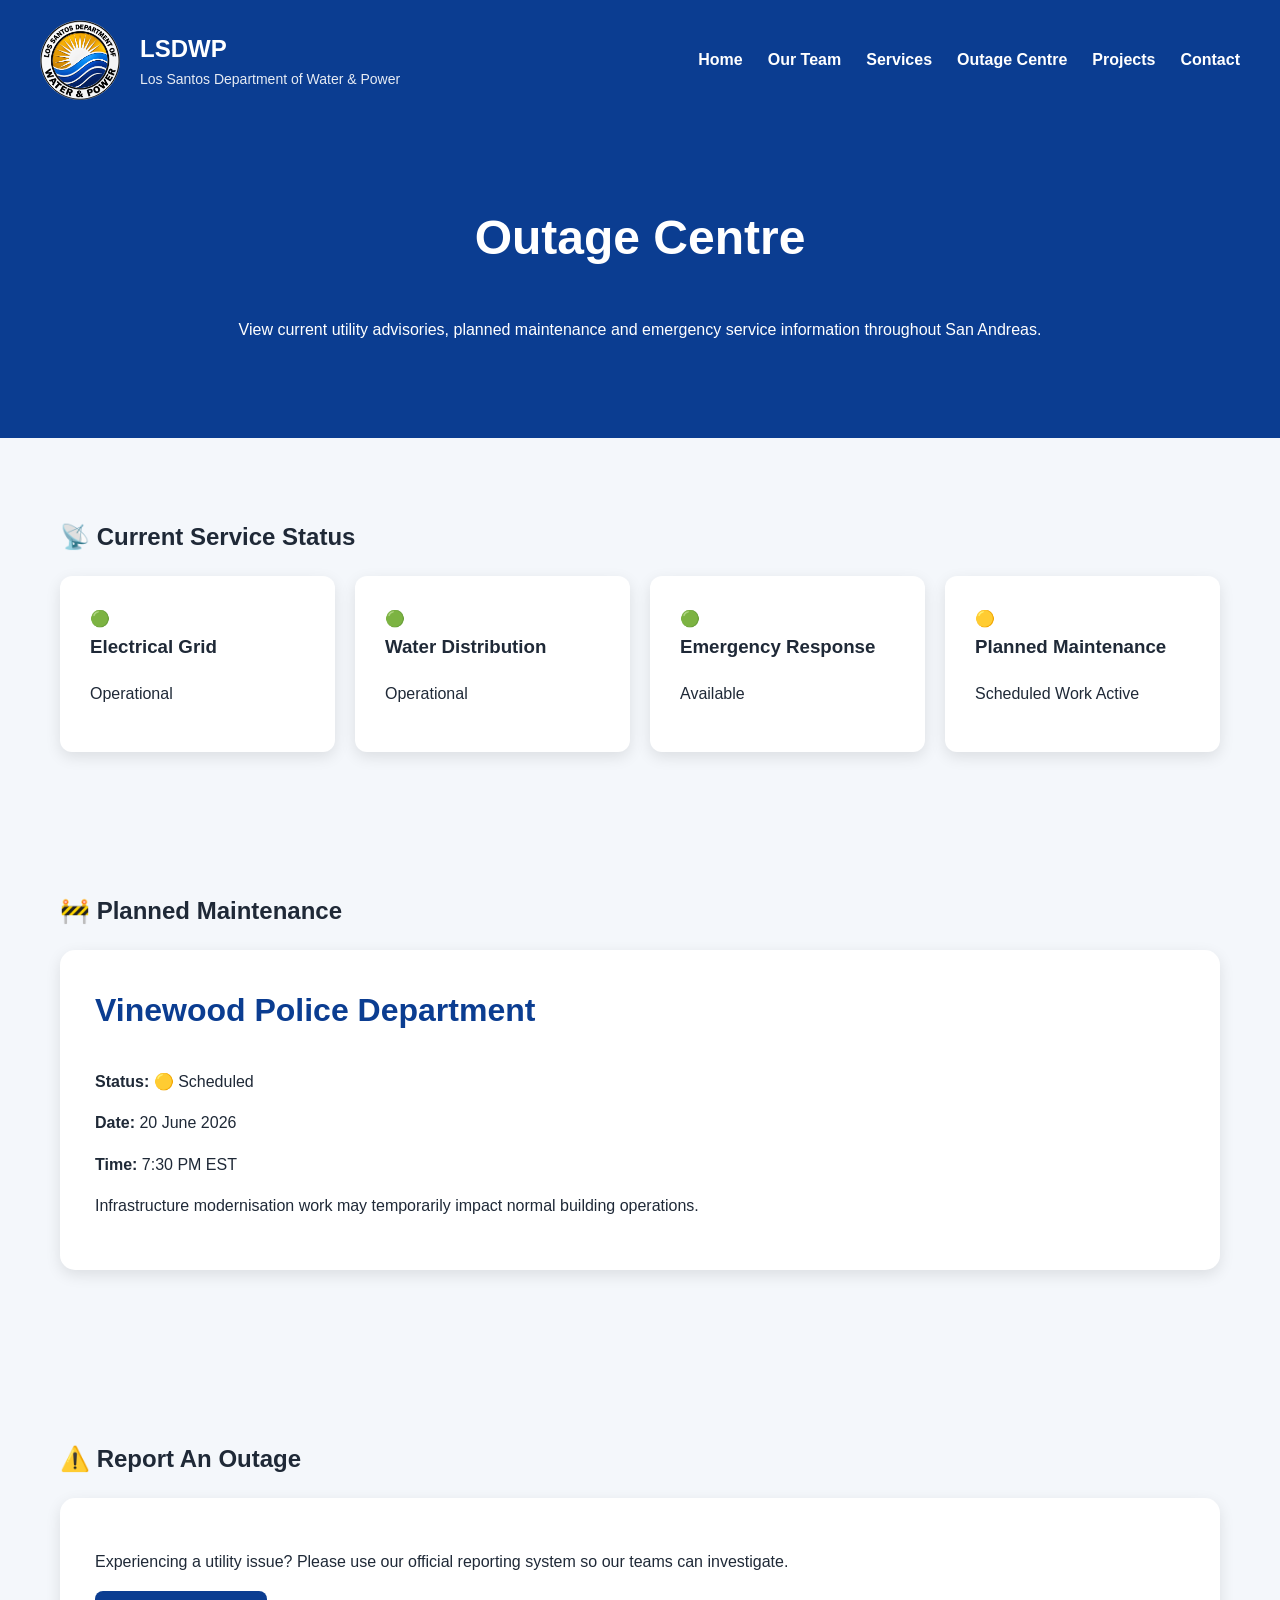
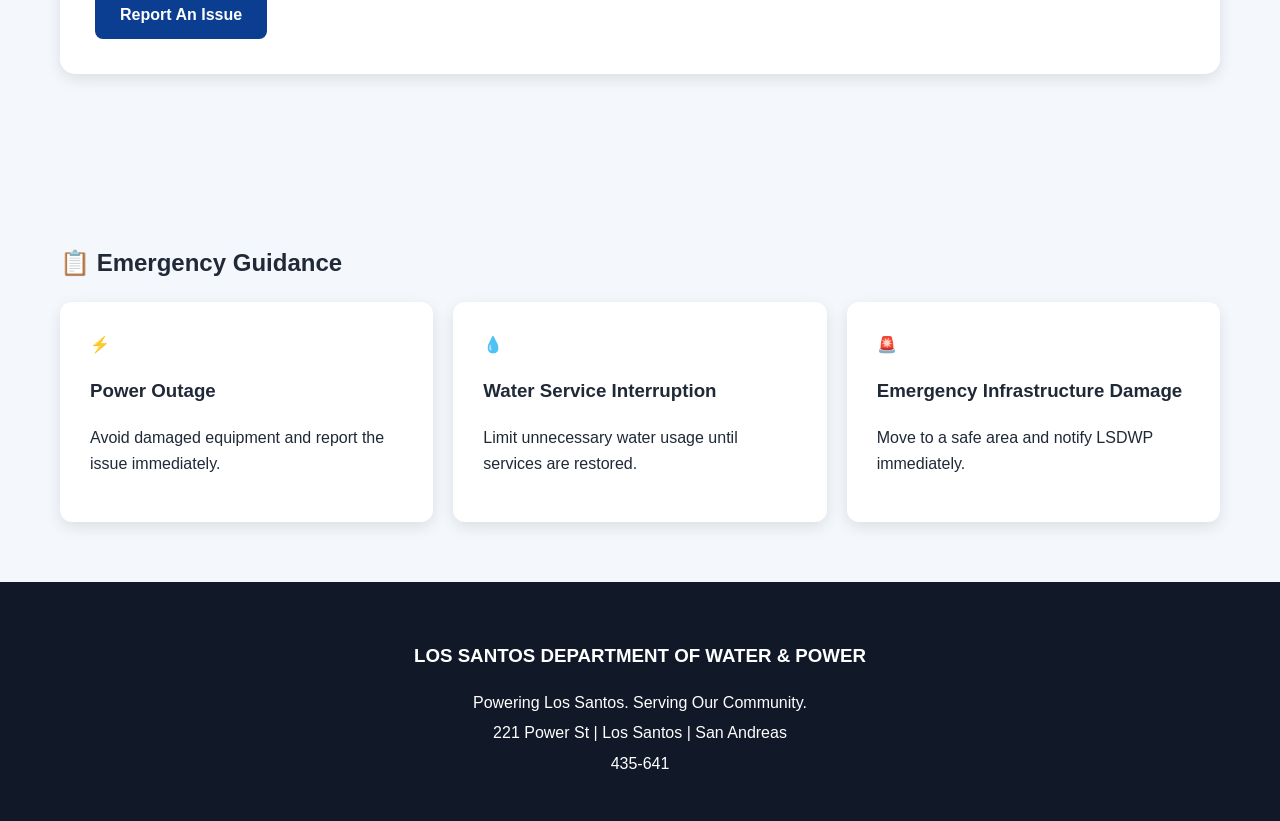
==== outages.html @ 31a46a0a "Create outages.html" ====
<!DOCTYPE html>

<html lang="en">

<head>

<meta charset="UTF-8">

<meta name="viewport" content="width=device-width, initial-scale=1.0">

<title>LSDWP | Outage Centre</title>

<link rel="stylesheet" href="style.css">

</head>

<body>

<nav>

<div class="brand">

<img src="./assets/logo.png" alt="LSDWP Logo">

<div>

<h2>LSDWP</h2>

<p>Los Santos Department of Water & Power</p>

</div>

</div>

<ul>

<li><a href="index.html">Home</a></li>

<li><a href="staffing.html">Our Team</a></li>

<li><a href="services.html">Services</a></li>

<li><a href="outages.html">Outage Centre</a></li>

<li><a href="projects.html">Projects</a></li>

<li><a href="#">Contact</a></li>

</ul>

</nav>

<section class="page-header">

<h1>Outage Centre</h1>

<p>

View current utility advisories, planned maintenance and emergency service information throughout San Andreas.

</p>

</section>

<section>

<h2>📡 Current Service Status</h2>

<div class="status-grid">

<div class="status-card">

🟢

<h3>Electrical Grid</h3>

<p>Operational</p>

</div>

<div class="status-card">

🟢

<h3>Water Distribution</h3>

<p>Operational</p>

</div>

<div class="status-card">

🟢

<h3>Emergency Response</h3>

<p>Available</p>

</div>

<div class="status-card">

🟡

<h3>Planned Maintenance</h3>

<p>Scheduled Work Active</p>

</div>

</div>

</section>

<section>

<h2>🚧 Planned Maintenance</h2>

<div class="project">

<h3>Vinewood Police Department</h3>

<p><strong>Status:</strong> 🟡 Scheduled</p>

<p><strong>Date:</strong> 20 June 2026</p>

<p><strong>Time:</strong> 7:30 PM EST</p>

<p>

Infrastructure modernisation work may temporarily impact normal building operations.

</p>

</div>

</section>

<section>

<h2>⚠️ Report An Outage</h2>

<div class="project">

<p>

Experiencing a utility issue?

Please use our official reporting system so our teams can investigate.

</p>

<a href="https://forms.gle/GrYyCLGvwcRbDbHo7"

target="_blank"

rel="noopener noreferrer">

<button class="join-button">

Report An Issue

</button>

</a>

</div>

</section>

<section>

<h2>📋 Emergency Guidance</h2>

<div class="service-grid">

<div class="service">

⚡

<h3>Power Outage</h3>

<p>

Avoid damaged equipment and report the issue immediately.

</p>

</div>

<div class="service">

💧

<h3>Water Service Interruption</h3>

<p>

Limit unnecessary water usage until services are restored.

</p>

</div>

<div class="service">

🚨

<h3>Emergency Infrastructure Damage</h3>

<p>

Move to a safe area and notify LSDWP immediately.

</p>

</div>

</div>

</section>

<footer>

<h3>LOS SANTOS DEPARTMENT OF WATER & POWER</h3>

<p>Powering Los Santos. Serving Our Community.</p>

<p>221 Power St | Los Santos | San Andreas</p>

<p>435-641</p>

</footer>

</body>

</html>
---- style.css ----
/* =========================
   GENERAL
========================= */

body{

margin:0;

font-family:Arial,sans-serif;

background:#f4f7fb;

color:#1f2937;

line-height:1.6;

}

/* =========================
   NAVIGATION
========================= */

nav{

display:flex;

justify-content:space-between;

align-items:center;

background:#0B3D91;

padding:20px 40px;

color:white;

position:sticky;

top:0;

z-index:1000;

}

.brand{

display:flex;

align-items:center;

gap:20px;

}

.brand img{

width:80px;

}

.brand h2{

margin:0;

}

.brand p{

margin:0;

font-size:14px;

opacity:.9;

}

nav ul{

display:flex;

gap:25px;

list-style:none;

margin:0;

padding:0;

}

nav a{

color:white;

text-decoration:none;

font-weight:bold;

transition:color .2s ease;

}

nav a:hover{

color:#F0B400;

}

/* =========================
   HOMEPAGE HEADER
========================= */

header{

display:flex;

justify-content:space-between;

align-items:center;

padding:80px;

background:white;

gap:40px;

}

header img{

width:50%;

border-radius:12px;

}

header h1{

font-size:60px;

margin:0;

color:#0B3D91;

}

header h2{

font-size:45px;

margin-top:10px;

color:#F0B400;

}

header p{

font-size:18px;

max-width:600px;

}

/* =========================
   BUTTONS
========================= */

.buttons button,

.join-button{

padding:15px 25px;

border:none;

border-radius:8px;

background:#0B3D91;

color:white;

cursor:pointer;

font-weight:bold;

font-size:16px;

transition:background .2s ease;

}

.buttons button{

margin-right:10px;

}

.buttons button:hover,

.join-button:hover{

background:#082d6d;

}

/* =========================
   GENERAL SECTIONS
========================= */

section{

padding:60px;

}

.page-header{

padding:80px;

text-align:center;

background:#0B3D91;

color:white;

}

.page-header h1{

margin-top:0;

font-size:48px;

}

/* =========================
   STATUS & SERVICES
========================= */

.status-grid,

.service-grid,

.join-grid{

display:grid;

grid-template-columns:repeat(auto-fit,minmax(250px,1fr));

gap:20px;

}

.status-card,

.service,

.project{

background:white;

padding:30px;

border-radius:12px;

box-shadow:0 5px 15px rgba(0,0,0,.1);

transition:transform .2s ease;

}

.status-card:hover,

.service:hover,

.project:hover{

transform:translateY(-4px);

}

.status-card h3{

margin-top:0;

}

/* =========================
   FLEET
========================= */

.fleet{

text-align:center;

}

.fleet img{

width:100%;

max-width:900px;

display:block;

margin:auto;

border-radius:12px;

}

/* =========================
   STAFFING PAGE
========================= */

.staff-grid{

display:grid;

grid-template-columns:repeat(auto-fit,minmax(400px,1fr));

gap:40px;

padding:40px;

}

.staff-card{

background:white;

padding:35px;

border-radius:15px;

box-shadow:0 5px 15px rgba(0,0,0,.15);

text-align:center;

transition:transform .2s ease;

}

.staff-card:hover{

transform:translateY(-5px);

}

.staff-card img{

width:220px;

height:220px;

object-fit:cover;

border-radius:50%;

border:6px solid #0B3D91;

margin-bottom:20px;

}

.staff-card h2{

font-size:32px;

margin:0;

}

.staff-card h3{

font-size:22px;

color:#0B3D91;

margin:10px 0 15px;

}

.staff-card p{

margin:8px 0;

}

.status{

font-weight:bold;

}

.active{

color:green;

font-weight:bold;

}

.training{

color:#d89b00;

font-weight:bold;

}

/* =========================
   JOIN LSDWP
========================= */

.join-lsdwp{

background:white;

text-align:center;

padding:80px 60px;

}

.join-lsdwp h2{

font-size:40px;

color:#0B3D91;

margin-bottom:20px;

}

.join-lsdwp p{

max-width:850px;

margin:15px auto;

line-height:1.8;

}

/* =========================
   PROJECTS
========================= */

.project{

padding:35px;

margin-bottom:30px;

border-radius:15px;

}

.project h3{

color:#0B3D91;

font-size:32px;

margin-top:0;

}

.project h4{

margin-top:25px;

color:#0B3D91;

}

.project ul{

padding-left:25px;

line-height:1.8;

}

.project li{

margin-bottom:8px;

}

/* =========================
   FORMS
========================= */

form{

max-width:700px;

margin:auto;

display:flex;

flex-direction:column;

gap:15px;

}

input,

select,

textarea{

padding:15px;

font-size:16px;

border:1px solid #ccc;

border-radius:8px;

}

#successMessage{

display:none;

background:#d4edda;

padding:20px;

margin-top:30px;

border-radius:8px;

font-weight:bold;

}

/* =========================
   FOOTER
========================= */

footer{

background:#111827;

color:white;

padding:40px;

text-align:center;

}

footer p{

margin:5px 0;

}

/* =========================
   MOBILE
========================= */

@media (max-width:900px){

header{

flex-direction:column;

text-align:center;

padding:50px 25px;

}

header img{

width:100%;

}

header h1{

font-size:42px;

}

header h2{

font-size:28px;

}

nav{

flex-direction:column;

gap:20px;

padding:20px;

}

nav ul{

flex-wrap:wrap;

justify-content:center;

}

.staff-grid{

grid-template-columns:1fr;

padding:20px;

}

.staff-card img{

width:180px;

height:180px;

}

.join-lsdwp{

padding:60px 25px;

}

}
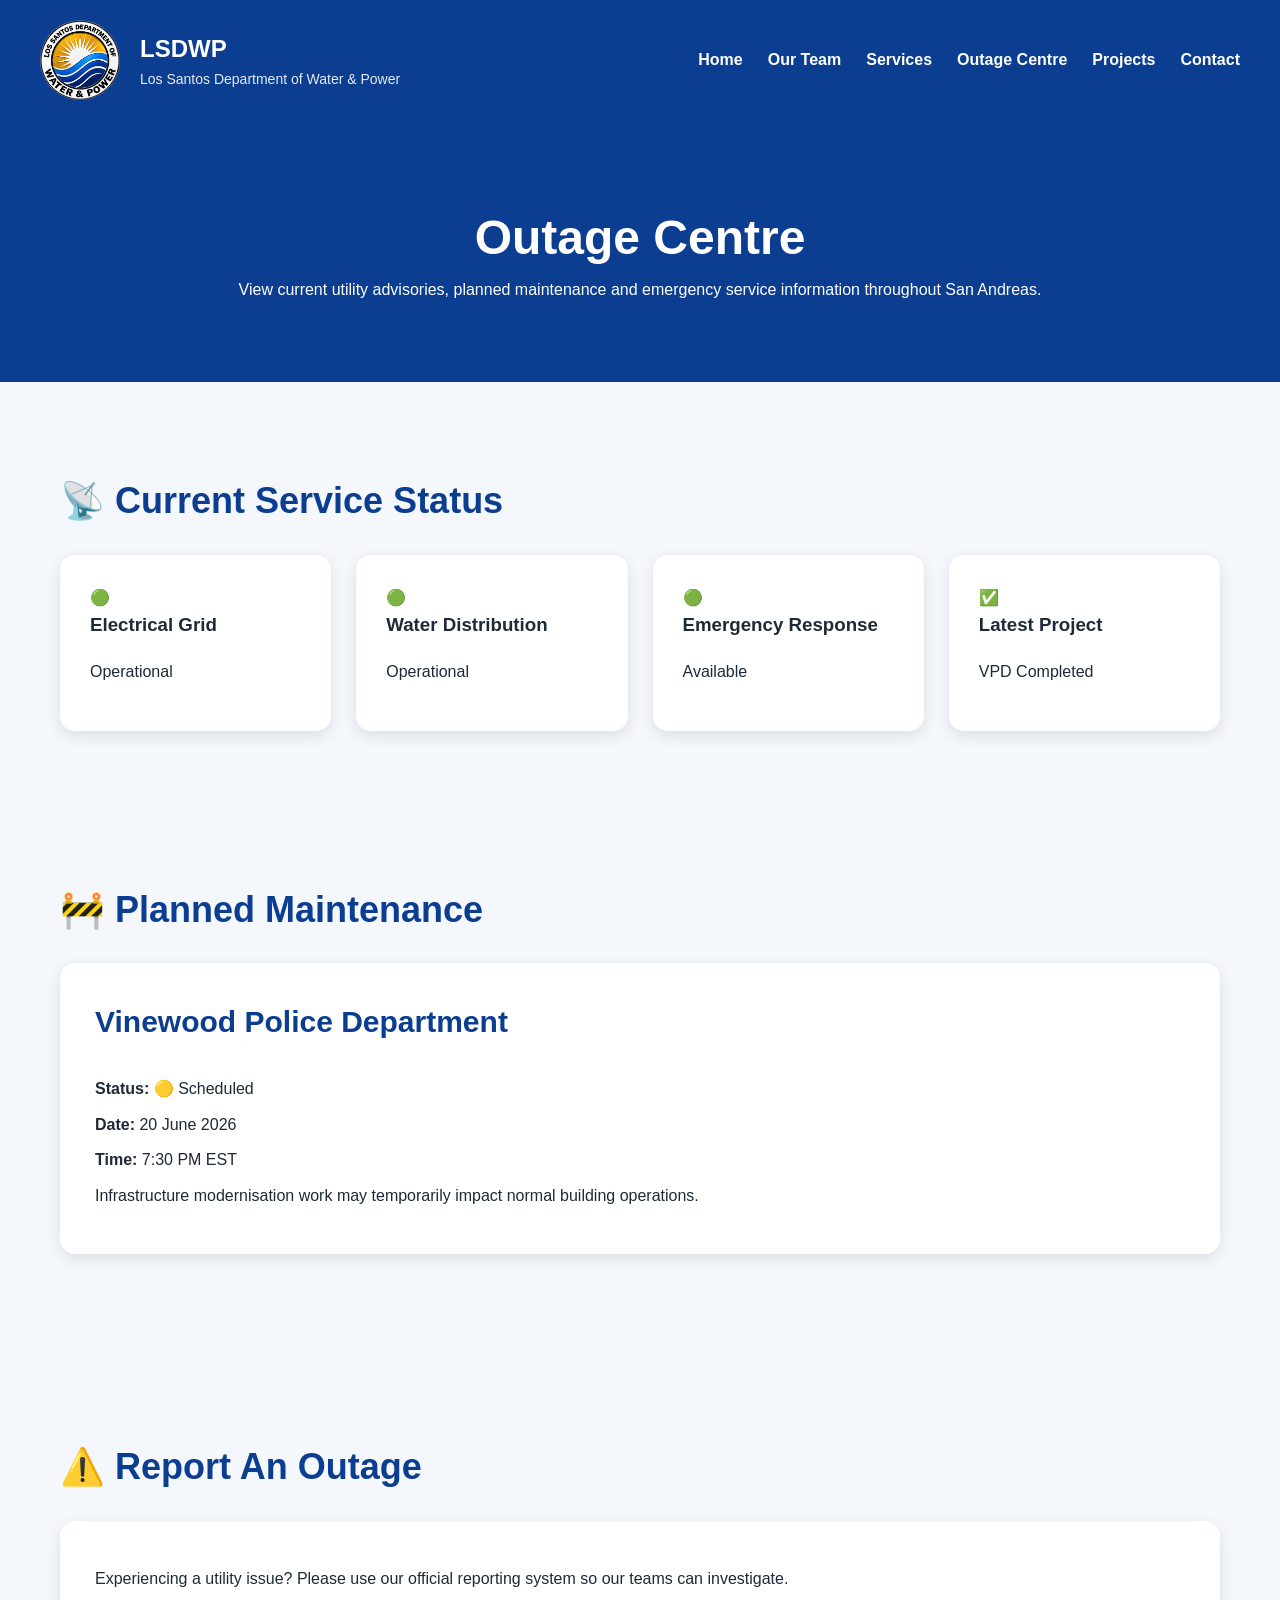
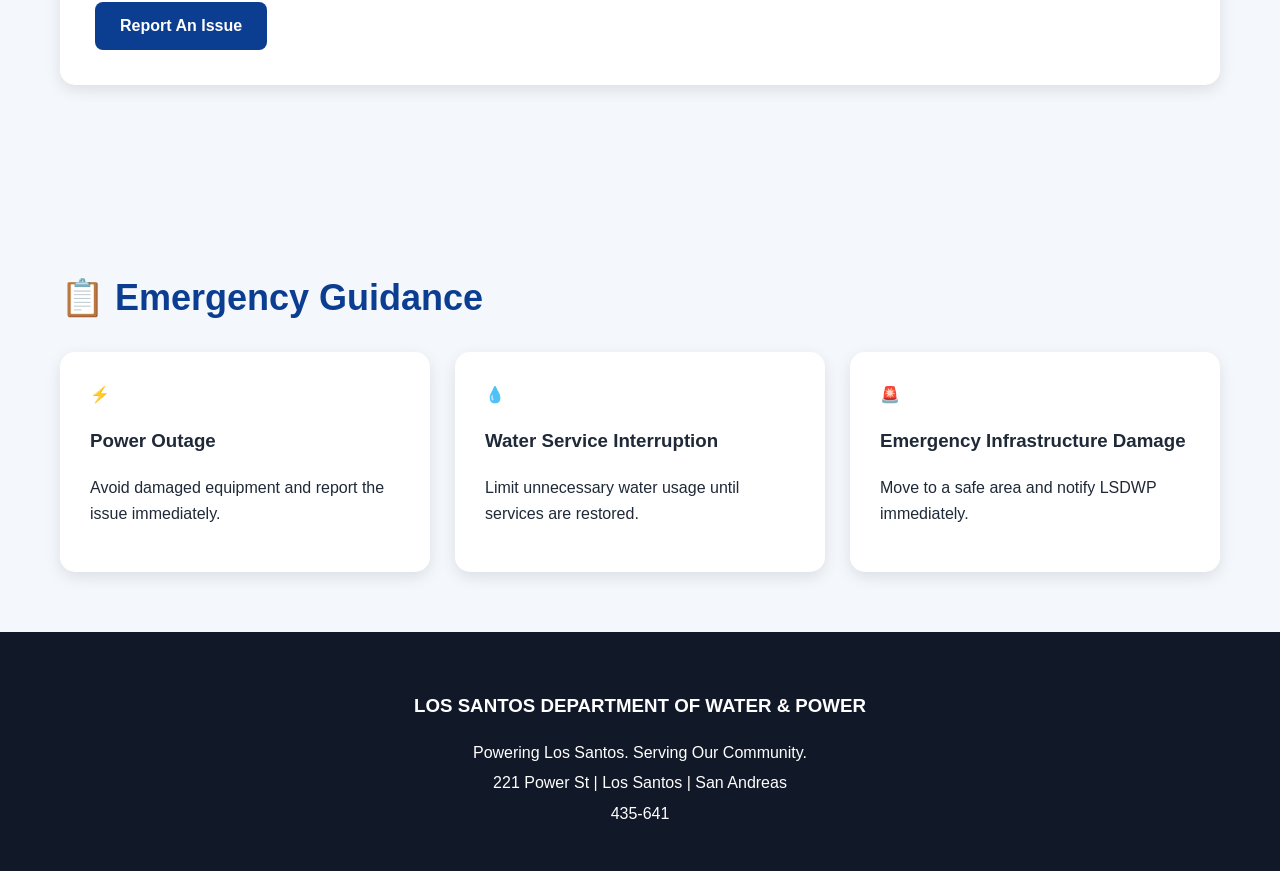
==== commit d367fdc4: "Update outages.html" ====
--- a/outages.html
+++ b/outages.html
@@ -100,11 +100,11 @@
 
 <div class="status-card">
 
-🟡
-
-<h3>Planned Maintenance</h3>
-
-<p>Scheduled Work Active</p>
+✅
+
+<h3>Latest Project</h3>
+
+<p>VPD Completed</p>
 
 </div>
 
--- a/style.css
+++ b/style.css
@@ -16,6 +16,12 @@
 
 }
 
+a{
+
+text-decoration:none;
+
+}
+
 /* =========================
    NAVIGATION
 ========================= */
@@ -92,11 +98,9 @@
 
 color:white;
 
-text-decoration:none;
-
 font-weight:bold;
 
-transition:color .2s ease;
+transition:.2s ease;
 
 }
 
@@ -158,7 +162,7 @@
 
 font-size:18px;
 
-max-width:600px;
+max-width:650px;
 
 }
 
@@ -186,7 +190,7 @@
 
 font-size:16px;
 
-transition:background .2s ease;
+transition:.2s ease;
 
 }
 
@@ -214,6 +218,16 @@
 
 }
 
+section h2{
+
+font-size:36px;
+
+color:#0B3D91;
+
+margin-bottom:25px;
+
+}
+
 .page-header{
 
 padding:80px;
@@ -228,412 +242,452 @@
 
 .page-header h1{
 
+font-size:48px;
+
+margin:0;
+
+}
+
+.page-header p{
+
+max-width:900px;
+
+margin:auto;
+
+}
+
+/* =========================
+   STATUS & SERVICES
+========================= */
+
+.status-grid,
+
+.service-grid,
+
+.join-grid{
+
+display:grid;
+
+grid-template-columns:repeat(auto-fit,minmax(250px,1fr));
+
+gap:25px;
+
+}
+
+.status-card,
+
+.service{
+
+background:white;
+
+padding:30px;
+
+border-radius:15px;
+
+box-shadow:0 5px 15px rgba(0,0,0,.1);
+
+transition:.2s ease;
+
+}
+
+.status-card:hover,
+
+.service:hover{
+
+transform:translateY(-4px);
+
+}
+
+.status-card h3{
+
 margin-top:0;
 
-font-size:48px;
-
-}
-
-/* =========================
-   STATUS & SERVICES
-========================= */
-
-.status-grid,
-
-.service-grid,
-
-.join-grid{
+}
+
+/* =========================
+   FLEET
+========================= */
+
+.fleet{
+
+text-align:center;
+
+}
+
+.fleet img{
+
+width:100%;
+
+max-width:900px;
+
+display:block;
+
+margin:auto;
+
+border-radius:12px;
+
+}
+
+/* =========================
+   STAFFING PAGE
+========================= */
+
+.staff-grid{
 
 display:grid;
 
-grid-template-columns:repeat(auto-fit,minmax(250px,1fr));
+grid-template-columns:repeat(auto-fit,minmax(400px,1fr));
+
+gap:40px;
+
+padding:40px;
+
+}
+
+.staff-card{
+
+background:white;
+
+padding:35px;
+
+border-radius:15px;
+
+box-shadow:0 5px 15px rgba(0,0,0,.15);
+
+text-align:center;
+
+transition:.2s ease;
+
+}
+
+.staff-card:hover{
+
+transform:translateY(-5px);
+
+}
+
+.staff-card img{
+
+width:220px;
+
+height:220px;
+
+object-fit:cover;
+
+border-radius:50%;
+
+border:6px solid #0B3D91;
+
+margin-bottom:20px;
+
+}
+
+.staff-card h2{
+
+font-size:32px;
+
+margin:0;
+
+}
+
+.staff-card h3{
+
+font-size:22px;
+
+color:#0B3D91;
+
+margin:10px 0 15px;
+
+}
+
+.staff-card p{
+
+margin:8px 0;
+
+}
+
+.status{
+
+font-weight:bold;
+
+}
+
+.active{
+
+color:green;
+
+font-weight:bold;
+
+}
+
+.training{
+
+color:#d89b00;
+
+font-weight:bold;
+
+}
+
+/* =========================
+   JOIN LSDWP
+========================= */
+
+.join-lsdwp{
+
+background:white;
+
+padding:80px 60px;
+
+text-align:center;
+
+}
+
+.join-lsdwp h2{
+
+font-size:40px;
+
+color:#0B3D91;
+
+}
+
+.join-lsdwp p{
+
+max-width:850px;
+
+margin:15px auto;
+
+}
+
+/* =========================
+   PROJECTS
+========================= */
+
+.project{
+
+background:white;
+
+padding:35px;
+
+margin-bottom:35px;
+
+border-radius:15px;
+
+box-shadow:0 5px 15px rgba(0,0,0,.1);
+
+}
+
+.project h3{
+
+font-size:30px;
+
+color:#0B3D91;
+
+margin-top:0;
+
+}
+
+.project h4{
+
+color:#0B3D91;
+
+margin-top:25px;
+
+}
+
+.project p{
+
+margin:10px 0;
+
+}
+
+.project ul{
+
+padding-left:25px;
+
+line-height:1.8;
+
+}
+
+.project li{
+
+margin-bottom:8px;
+
+}
+
+.completed-project{
+
+border-left:8px solid #28a745;
+
+}
+
+.no-projects{
+
+text-align:center;
+
+}
+
+/* =========================
+   FORMS
+========================= */
+
+form{
+
+max-width:700px;
+
+margin:auto;
+
+display:flex;
+
+flex-direction:column;
+
+gap:15px;
+
+}
+
+input,
+
+select,
+
+textarea{
+
+padding:15px;
+
+font-size:16px;
+
+border:1px solid #ccc;
+
+border-radius:8px;
+
+}
+
+#successMessage{
+
+display:none;
+
+background:#d4edda;
+
+padding:20px;
+
+margin-top:30px;
+
+border-radius:8px;
+
+font-weight:bold;
+
+}
+
+/* =========================
+   FOOTER
+========================= */
+
+footer{
+
+background:#111827;
+
+color:white;
+
+padding:40px;
+
+text-align:center;
+
+}
+
+footer p{
+
+margin:5px 0;
+
+}
+
+/* =========================
+   MOBILE
+========================= */
+
+@media (max-width:900px){
+
+nav{
+
+flex-direction:column;
 
 gap:20px;
 
-}
-
-.status-card,
-
-.service,
+padding:20px;
+
+}
+
+nav ul{
+
+flex-wrap:wrap;
+
+justify-content:center;
+
+}
+
+header{
+
+flex-direction:column;
+
+text-align:center;
+
+padding:50px 25px;
+
+}
+
+header img{
+
+width:100%;
+
+}
+
+header h1{
+
+font-size:42px;
+
+}
+
+header h2{
+
+font-size:28px;
+
+}
+
+.staff-grid{
+
+grid-template-columns:1fr;
+
+padding:20px;
+
+}
+
+.staff-card img{
+
+width:180px;
+
+height:180px;
+
+}
+
+.join-lsdwp{
+
+padding:60px 25px;
+
+}
 
 .project{
 
-background:white;
-
-padding:30px;
-
-border-radius:12px;
-
-box-shadow:0 5px 15px rgba(0,0,0,.1);
-
-transition:transform .2s ease;
-
-}
-
-.status-card:hover,
-
-.service:hover,
-
-.project:hover{
-
-transform:translateY(-4px);
-
-}
-
-.status-card h3{
-
-margin-top:0;
-
-}
-
-/* =========================
-   FLEET
-========================= */
-
-.fleet{
-
-text-align:center;
-
-}
-
-.fleet img{
-
-width:100%;
-
-max-width:900px;
-
-display:block;
-
-margin:auto;
-
-border-radius:12px;
-
-}
-
-/* =========================
-   STAFFING PAGE
-========================= */
-
-.staff-grid{
-
-display:grid;
-
-grid-template-columns:repeat(auto-fit,minmax(400px,1fr));
-
-gap:40px;
-
-padding:40px;
-
-}
-
-.staff-card{
-
-background:white;
-
-padding:35px;
-
-border-radius:15px;
-
-box-shadow:0 5px 15px rgba(0,0,0,.15);
-
-text-align:center;
-
-transition:transform .2s ease;
-
-}
-
-.staff-card:hover{
-
-transform:translateY(-5px);
-
-}
-
-.staff-card img{
-
-width:220px;
-
-height:220px;
-
-object-fit:cover;
-
-border-radius:50%;
-
-border:6px solid #0B3D91;
-
-margin-bottom:20px;
-
-}
-
-.staff-card h2{
-
-font-size:32px;
-
-margin:0;
-
-}
-
-.staff-card h3{
-
-font-size:22px;
-
-color:#0B3D91;
-
-margin:10px 0 15px;
-
-}
-
-.staff-card p{
-
-margin:8px 0;
-
-}
-
-.status{
-
-font-weight:bold;
-
-}
-
-.active{
-
-color:green;
-
-font-weight:bold;
-
-}
-
-.training{
-
-color:#d89b00;
-
-font-weight:bold;
-
-}
-
-/* =========================
-   JOIN LSDWP
-========================= */
-
-.join-lsdwp{
-
-background:white;
-
-text-align:center;
-
-padding:80px 60px;
-
-}
-
-.join-lsdwp h2{
-
-font-size:40px;
-
-color:#0B3D91;
-
-margin-bottom:20px;
-
-}
-
-.join-lsdwp p{
-
-max-width:850px;
-
-margin:15px auto;
-
-line-height:1.8;
-
-}
-
-/* =========================
-   PROJECTS
-========================= */
-
-.project{
-
-padding:35px;
-
-margin-bottom:30px;
-
-border-radius:15px;
+padding:25px;
 
 }
 
 .project h3{
 
-color:#0B3D91;
-
-font-size:32px;
-
-margin-top:0;
-
-}
-
-.project h4{
-
-margin-top:25px;
-
-color:#0B3D91;
-
-}
-
-.project ul{
-
-padding-left:25px;
-
-line-height:1.8;
-
-}
-
-.project li{
-
-margin-bottom:8px;
-
-}
-
-/* =========================
-   FORMS
-========================= */
-
-form{
-
-max-width:700px;
-
-margin:auto;
-
-display:flex;
-
-flex-direction:column;
-
-gap:15px;
-
-}
-
-input,
-
-select,
-
-textarea{
-
-padding:15px;
-
-font-size:16px;
-
-border:1px solid #ccc;
-
-border-radius:8px;
-
-}
-
-#successMessage{
-
-display:none;
-
-background:#d4edda;
-
-padding:20px;
-
-margin-top:30px;
-
-border-radius:8px;
-
-font-weight:bold;
-
-}
-
-/* =========================
-   FOOTER
-========================= */
-
-footer{
-
-background:#111827;
-
-color:white;
-
-padding:40px;
-
-text-align:center;
-
-}
-
-footer p{
-
-margin:5px 0;
-
-}
-
-/* =========================
-   MOBILE
-========================= */
-
-@media (max-width:900px){
-
-header{
-
-flex-direction:column;
-
-text-align:center;
-
-padding:50px 25px;
-
-}
-
-header img{
-
-width:100%;
-
-}
-
-header h1{
-
-font-size:42px;
-
-}
-
-header h2{
+font-size:24px;
+
+}
+
+section h2{
 
 font-size:28px;
 
 }
 
-nav{
-
-flex-direction:column;
-
-gap:20px;
-
-padding:20px;
-
-}
-
-nav ul{
-
-flex-wrap:wrap;
-
-justify-content:center;
-
-}
-
-.staff-grid{
-
-grid-template-columns:1fr;
-
-padding:20px;
-
-}
-
-.staff-card img{
-
-width:180px;
-
-height:180px;
-
-}
-
-.join-lsdwp{
-
-padding:60px 25px;
-
-}
-
-}
+}
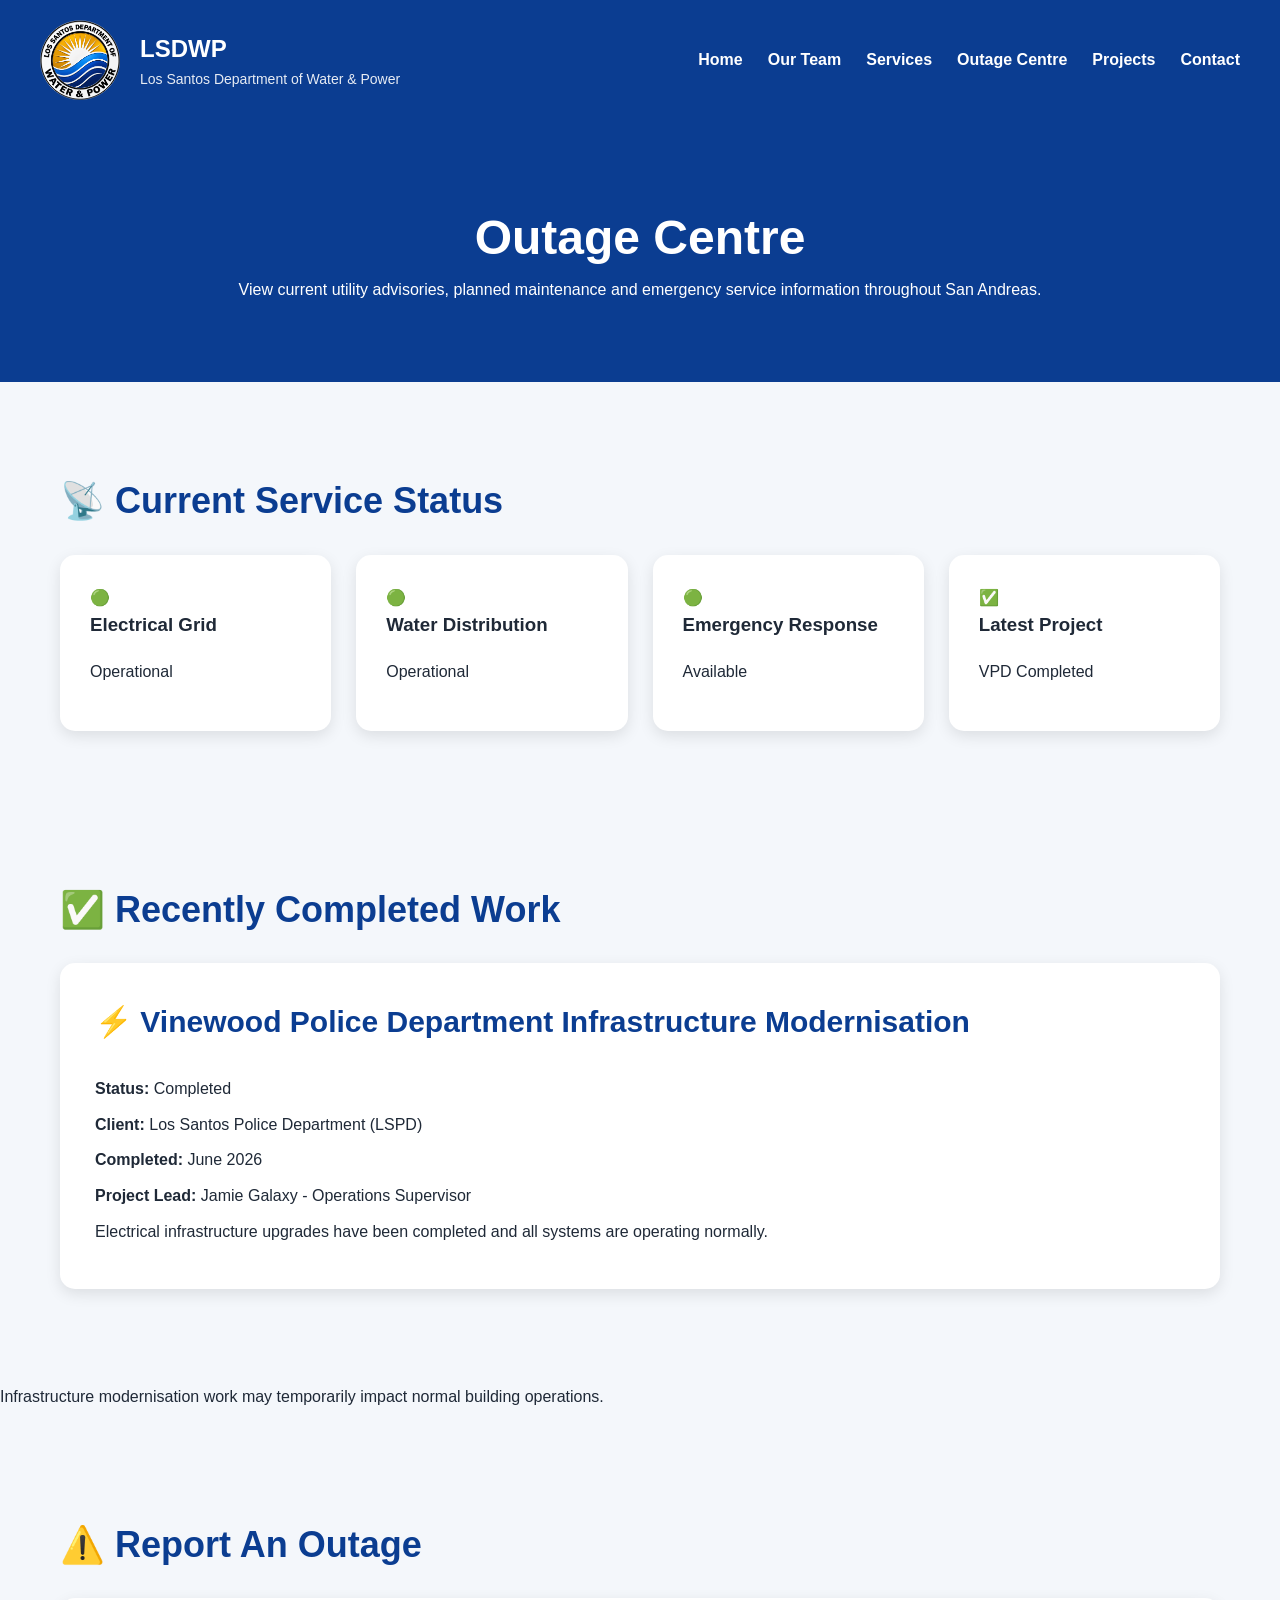
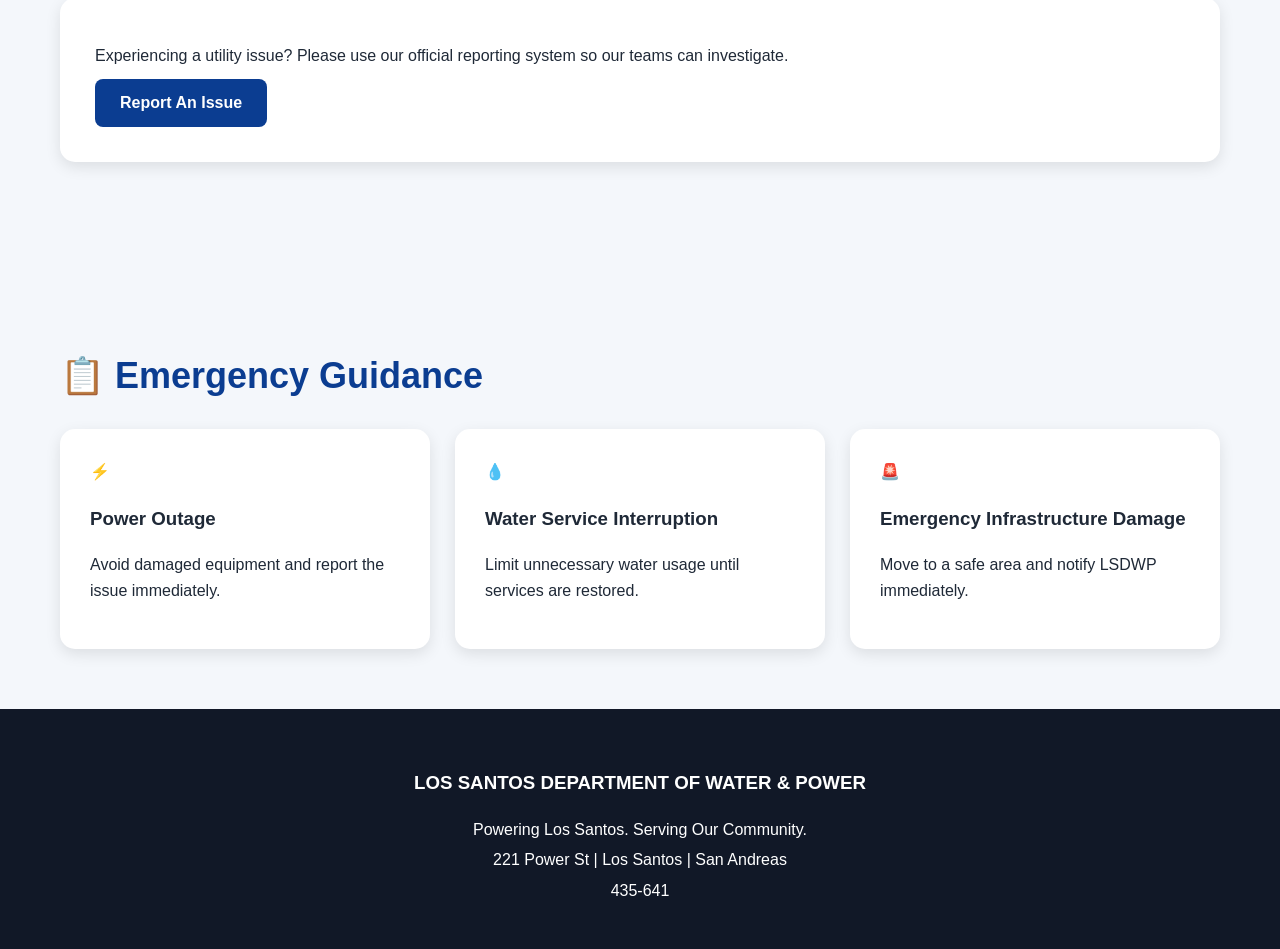
==== commit 5b520d63: "Update outages.html" ====
--- a/outages.html
+++ b/outages.html
@@ -114,19 +114,29 @@
 
 <section>
 
-<h2>🚧 Planned Maintenance</h2>
+<h2>✅ Recently Completed Work</h2>
 
 <div class="project">
 
-<h3>Vinewood Police Department</h3>
-
-<p><strong>Status:</strong> 🟡 Scheduled</p>
-
-<p><strong>Date:</strong> 20 June 2026</p>
-
-<p><strong>Time:</strong> 7:30 PM EST</p>
-
-<p>
+<h3>⚡ Vinewood Police Department Infrastructure Modernisation</h3>
+
+<p><strong>Status:</strong> Completed</p>
+
+<p><strong>Client:</strong> Los Santos Police Department (LSPD)</p>
+
+<p><strong>Completed:</strong> June 2026</p>
+
+<p><strong>Project Lead:</strong> Jamie Galaxy - Operations Supervisor</p>
+
+<p>
+
+Electrical infrastructure upgrades have been completed and all systems are operating normally.
+
+</p>
+
+</div>
+
+</section>
 
 Infrastructure modernisation work may temporarily impact normal building operations.
 
